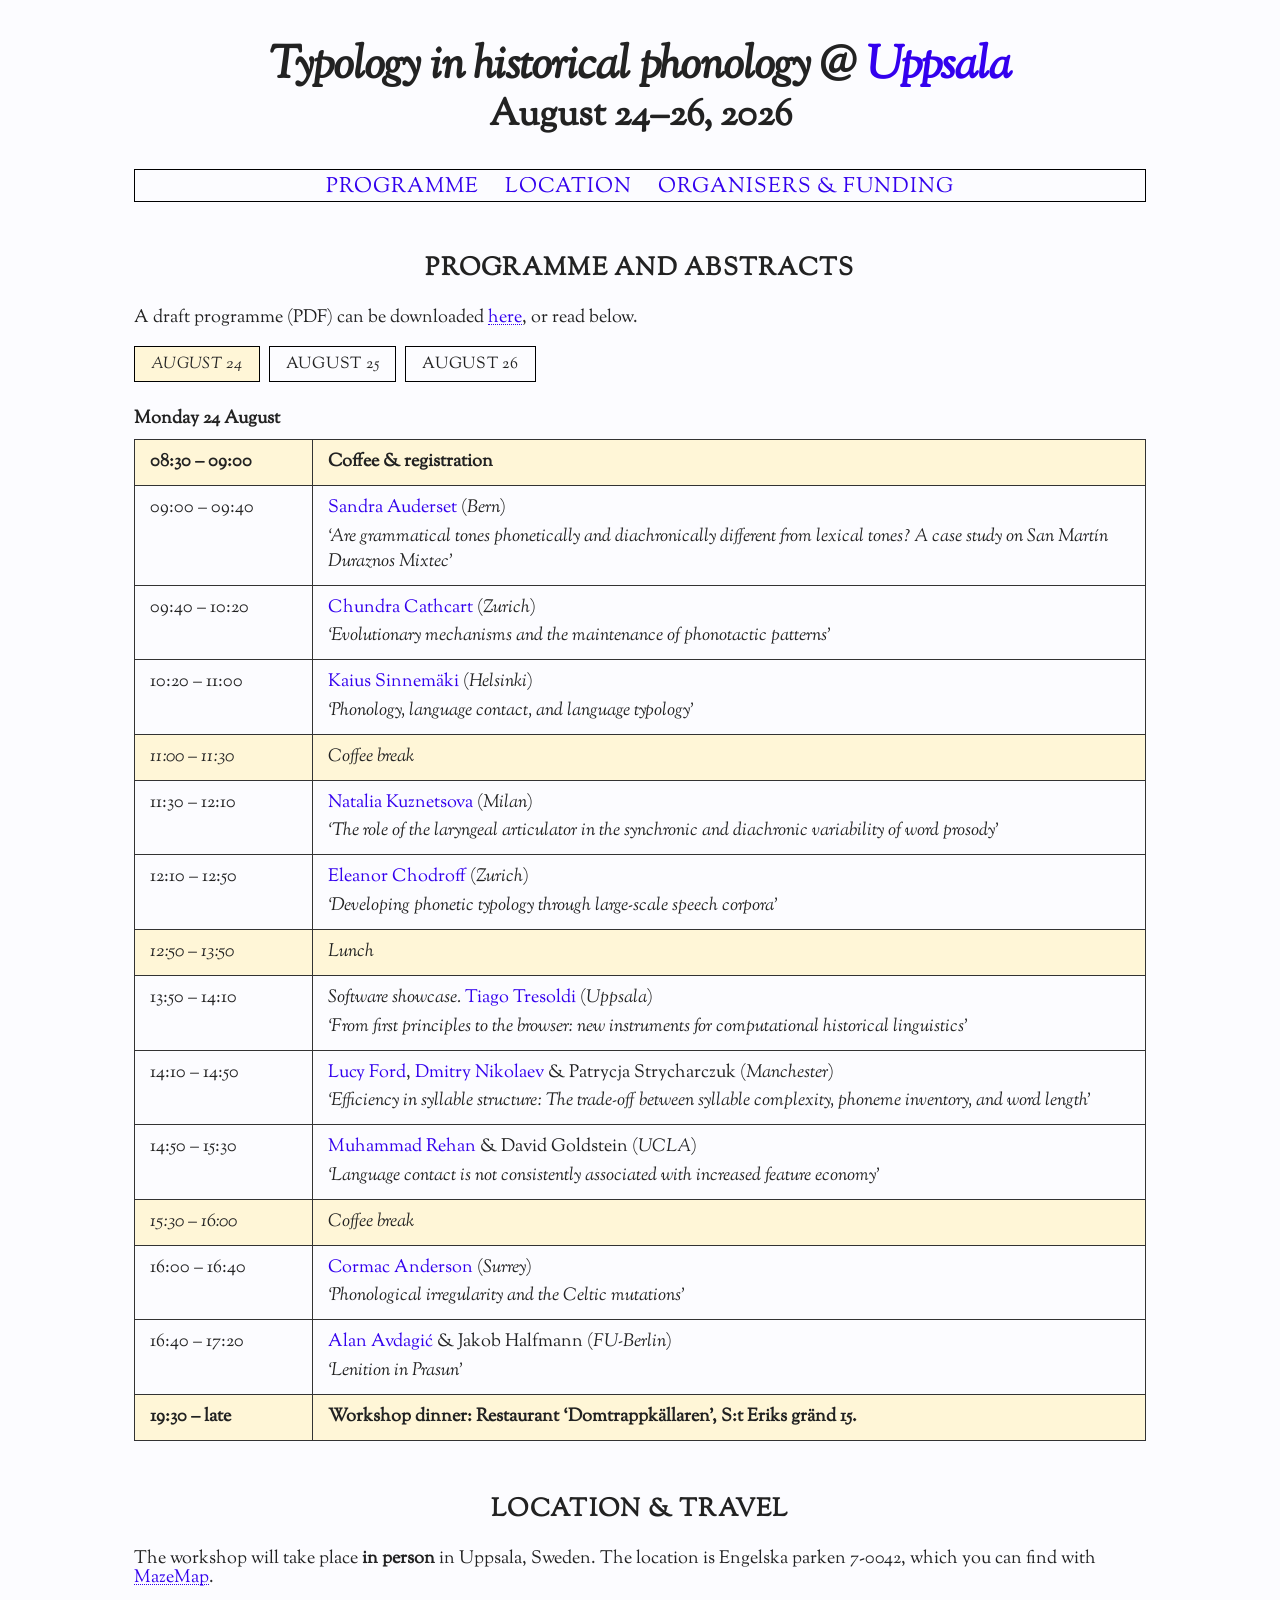
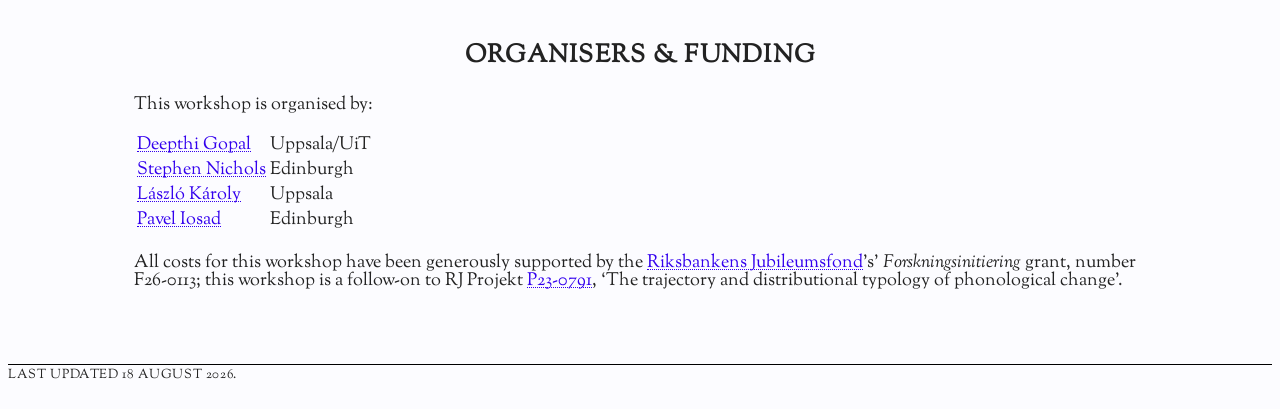
==== index.html @ 9b7db8e1 "website initialisation" ====
<!DOCTYPE html>
<html lang="en">
<head>
	<meta charset="utf-8">
	<meta name="author" content="">
	<meta name="description" content="">
	<meta name="viewport" content="width=device-width, initial-scale=1">
	<title>Typology in historical phonology, Uppsala August 24–26, 2026</title>
	<link rel="stylesheet" href="./assets/main.css">
	<!-- <link href="./assets/favicon.ico" rel="icon"/> -->
	<link href="https://fonts.googleapis.com/css2?family=Sorts+Mill+Goudy:ital,wght@0,400;1,400&display=swap" rel="stylesheet">
</head>
<body class="flex">
	<div id="wrapper">
		<header>
			<h1>
				Typology in historical phonology @ <a>Uppsala</a>
			</h1>
			<h2>August 24–26, 2026</h3>
			<!-- <p id="dek">Conference subtitle or theme statement</p> -->
			<nav>
				<div class="navbar">
					<span class="menu-item"><a href="#programme">programme</a></span>
 				</div>
				<div class="navbar">
					<span class="menu-item"><a href="#location">Location</a></span>
				</div>
				<!-- <div class="navbar">
					<span class="menu-item"><a href="#theme">theme</a></span>
				</div> -->
				<div class="navbar">
					<span class="menu-item"><a href="#organisers">organisers &amp; funding</a></span>
				</div>
			</nav>
		</header>
		<main id="home">
			<!-- <div class="banner">
				<img style="width:100%; display: block;" src="assets/tromso.png" >
			</div> -->
<!-- 
                        <div class="prose">
                                				<p><span class='highlight'><img style="width:1.3em; height:1.3em; vertical-align: baseline; padding:0; margin:0;" src='assets/news_icon.png'> &nbsp;<b>Current news: &nbsp;</b></span><span class='interesting'>See you on Monday!</span></p>
                                                </div> -->

		<section id="programme">
			<h3>Programme and abstracts</h3>
			<div class="prose">
                <p>A draft programme (PDF) can be downloaded <a href="assets/programme_18august.pdf">here</a>, or read below. </p>



	<div class="day-toolbar" role="group" aria-label="Choose a day">
		<button type="button" data-day="day-1" aria-pressed="true">August 24</button>
		<button type="button" data-day="day-2" aria-pressed="false">August 25</button>
		<button type="button" data-day="day-3" aria-pressed="false">August 26</button>
	</div>

	<div class="day" id="day-1">
		<h4 class="day-label">Monday 24 August</h4>
		<table class="programme">
			<tr class="break notice">
				<td class="time">08:30 &ndash; 09:00</td>
				<td>Coffee &amp; registration</td>
			</tr>
			<tr>
				<td class="time">09:00 &ndash; 09:40</td>
				<td><a>Sandra Auderset</a> (<i>Bern</i>)
					<span class="title">‘Are grammatical tones phonetically and diachronically different from lexical tones? A case study on San Martín Duraznos Mixtec’</span></td>
			</tr>
			<tr>
				<td class="time">09:40 &ndash; 10:20</td>
				<td><a>Chundra Cathcart</a> (<i>Zurich</i>)
					<span class="title">‘Evolutionary mechanisms and the maintenance of phonotactic patterns’</span></td>
			</tr>
			<tr>
				<td class="time">10:20 &ndash; 11:00</td>
				<td><a>Kaius Sinnemäki</a> (<i>Helsinki</i>)
					<span class="title">‘Phonology, language contact, and language typology’</span></td>
			</tr>
			<tr class="break">
				<td class="time">11:00 &ndash; 11:30</td>
				<td>Coffee break</td>
			</tr>
			<tr>
				<td class="time">11:30 &ndash; 12:10</td>
				<td><a>Natalia Kuznetsova</a> (<i>Milan</i>)
					<span class="title">‘The role of the laryngeal articulator in the synchronic and diachronic variability of word prosody’</span></td>
			</tr>
			<tr>
				<td class="time">12:10 &ndash; 12:50</td>
				<td><a>Eleanor Chodroff</a> (<i>Zurich</i>)
					<span class="title">‘Developing phonetic typology through large-scale speech corpora’</span></td>
			</tr>
			<tr class="break">
				<td class="time">12:50 &ndash; 13:50</td>
				<td>Lunch</td>
			</tr>
			<tr>
				<td class="time">13:50 &ndash; 14:10</td>
				<td><i>Software showcase.</i> <a>Tiago Tresoldi</a> (<i>Uppsala</i>)
					<span class="title">‘From first principles to the browser: new instruments for computational historical linguistics’</span></td>
			</tr>
			<tr>
				<td class="time">14:10 &ndash; 14:50</td>
				<td><a>Lucy Ford</a>, <a>Dmitry Nikolaev</a> &amp; Patrycja Strycharczuk (<i>Manchester</i>)
					<span class="title">‘Efficiency in syllable structure: The trade-off between syllable complexity, phoneme inventory, and word length’</span></td>
			</tr>
			<tr>
				<td class="time">14:50 &ndash; 15:30</td>
				<td><a>Muhammad Rehan</a> &amp; David Goldstein (<i>UCLA</i>)
					<span class="title">‘Language contact is not consistently associated with increased feature economy’</span></td>
			</tr>
			<tr class="break">
				<td class="time">15:30 &ndash; 16:00</td>
				<td>Coffee break</td>
			</tr>
			<tr>
				<td class="time">16:00 &ndash; 16:40</td>
				<td><a>Cormac Anderson</a> (<i>Surrey</i>)
					<span class="title">‘Phonological irregularity and the Celtic mutations’</span></td>
			</tr>
			<tr>
				<td class="time">16:40 &ndash; 17:20</td>
				<td><a>Alan Avdagić</a> &amp; Jakob Halfmann (<i>FU-Berlin</i>)
					<span class="title">‘Lenition in Prasun’</span></td>
			</tr>
			<tr class="break notice social">
				<td class="time">19:30 &ndash; late</td>
				<td>Workshop dinner: Restaurant ‘Domtrappkällaren’, S:t Eriks gränd 15.</td>
			</tr>
		</table>
	</div>

	<div class="day" id="day-2">
		<h4 class="day-label">Tuesday 25 August</h4>
		<table class="programme">
			<tr class="break notice">
				<td class="time">08:30 &ndash; 09:00</td>
				<td>Coffee available</td>
			</tr>
			<tr>
				<td class="time">09:00 &ndash; 09:40</td>
				<td><a>Patrick Honeybone</a> (<i>Edinburgh</i>)
					<span class="title">‘What is possible in debuccalo-verhauchung? Was there d &gt; h in Chamorro?’</span></td>
			</tr>
			<tr>
				<td class="time">09:40 &ndash; 10:20</td>
				<td><a>Hamza Khwaja</a> (<i>Leiden</i>) &amp; Jeroen van Ravenhorst (<i>HU-Berlin</i>)
					<span class="title">‘The diachrony of Somali l+t sandhi’</span></td>
			</tr>
			<tr>
				<td class="time">10:20 &ndash; 11:00</td>
				<td>Birgit Alber (<i>Bolzano</i>), <a>Eirini Apostolopoulou</a> (<i>Tromsø</i>) &amp; Nick Kalivoda (<i>Högskolan Väst</i>)
					<span class="title">‘Exploring minimality in grammar change’</span></td>
			</tr>
			<tr class="break">
				<td class="time">11:00 &ndash; 11:20</td>
				<td>Coffee break</td>
			</tr>
			<tr>
				<td class="time">11:20 &ndash; 12:10</td>
				<td>Ákos Blaskovics, Beatrix Oszkó &amp; <a>Zsuzsa Várnai</a> (<i>ELTE Budapest</i>)
					<span class="title">‘r-epenthesis in stem-internal geminates: a case study from Old Hungarian’</span></td>
			</tr>
			<tr>
				<td class="time">12:10 &ndash; 12:50</td>
				<td><a>András Cser</a> (<i>PPCU Budapest</i>)
					<span class="title">‘Long round vs. long non-round vowels in Old Hungarian: diachronic and systemic differences’</span></td>
			</tr>
			<tr class="break">
				<td class="time">12:50 &ndash; 13:50</td>
				<td>Lunch</td>
			</tr>
			<tr>
				<td class="time">13:50 &ndash; 14:30</td>
				<td><a>Oscar Billing</a> (<i>Uppsala</i>)
					<span class="title">‘Recovering word-prosody in an extinct language family: The case for stress accent in Luwic’</span></td>
			</tr>
			<tr>
				<td class="time">14:30 &ndash; 15:10</td>
				<td><a>Martin Kümmel</a> (<i>Jena</i>)
					<span class="title">‘On aspiration and length in diachrony’</span></td>
			</tr>
			<tr class="break">
				<td class="time">15:10 &ndash; 15:40</td>
				<td>Coffee break</td>
			</tr>
			<tr>
				<td class="time">15:40 &ndash; 16:20</td>
				<td><a>Fae Hicks</a> (<i>Edinburgh</i>)
					<span class="title">‘Naturalness is history’</span></td>
			</tr>
			<tr>
				<td class="time">16:20 &ndash; 17:00</td>
				<td><a>Adam McCollum</a> (<i>Rutgers</i>)
					<span class="title">‘The degree and extent of neutralization in Kazakh rounding harmony’</span></td>
			</tr>
			<tr>
				<td class="time">17:00 &ndash; 17:40</td>
				<td><a>Deepthi Gopal</a> (<i>Uppsala/Tromsø</i>), <a>Stephen Nichols</a> (<i>Edinburgh</i>), <a>László Károly</a> (<i>Uppsala</i>) &amp; <a>Pavel Iosad</a> (<i>Edinburgh</i>)
					<span class="title">‘Initial conditions in phonological change’</span></td>
			</tr>
		</table>
	</div>

	<div class="day" id="day-3">
		<h4 class="day-label">Wednesday 26 August</h4>
		<table class="programme">
			<tr class="break notice">
				<td class="time">08:30 &ndash; 09:00</td>
				<td>Coffee available</td>
			</tr>
			<tr>
				<td class="time">09:00 &ndash; 09:40</td>
				<td><a>Cerys Hughes</a> (<i>Surrey</i>)
					<span class="title">‘Formalizing the interface between category learning and phonetics generates further predictions for explaining nasal vowel typology’</span></td>
			</tr>
			<tr>
				<td class="time">09:40 &ndash; 10:20</td>
				<td><a>Gloria Lee</a> (<i>Washington</i>)
					<span class="title">‘Toward explaining typologically rare strengthening: evidence from Loushao Xiang Chinese’</span></td>
			</tr>
			<tr>
				<td class="time">10:20 &ndash; 11:00</td>
				<td><a>Dibyajyoti Jana</a> (<i>Uppsala</i>)
					<span class="title">‘Phylogeny by sound changes: South-Central Tibeto-Burman’</span></td>
			</tr>
		</table>
	</div>

</div>
			
		<script>
			(function () {
				var toolbar = document.querySelector('.day-toolbar');
				if (!toolbar) return;
				var buttons = Array.prototype.slice.call(toolbar.querySelectorAll('button[data-day]'));
				if (!buttons.length) return;
			
				// Only hide days once we know scripting works.
				document.body.classList.add('js-tabs');
			
				function show(id) {
					buttons.forEach(function (button) {
						var chosen = button.dataset.day === id;
						button.setAttribute('aria-pressed', chosen ? 'true' : 'false');
						var day = document.getElementById(button.dataset.day);
						if (day) day.hidden = !chosen;
					});
					if (history.replaceState) history.replaceState(null, '', '#' + id);
				}
			
				toolbar.addEventListener('click', function (event) {
					var button = event.target.closest('button[data-day]');
					if (button) show(button.dataset.day);
				});
			
				// Arrow keys move between days.
				toolbar.addEventListener('keydown', function (event) {
					var step = event.key === 'ArrowRight' ? 1 : event.key === 'ArrowLeft' ? -1 : 0;
					if (!step) return;
					var index = buttons.indexOf(document.activeElement);
					if (index < 0) return;
					event.preventDefault();
					var next = buttons[(index + step + buttons.length) % buttons.length];
					next.focus();
					show(next.dataset.day);
				});
			
				// Deep links like #day-2 open on that day.
				var wanted = buttons.some(function (b) { return '#' + b.dataset.day === location.hash; })
					? location.hash.slice(1)
					: buttons[0].dataset.day;
				show(wanted);
			}());
			</script>
		</section>
		
		<section id="location">
			<h3>Location & travel</h3>
			<div class="prose">
				<p>The workshop will take place <b>in person</b> in Uppsala, Sweden. The location is Engelska parken 7-0042, which you can find with <a href="https://link.mazemap.com/y1EWUuvM">MazeMap</a>.</p>
			</div>
		</section>

		<!-- <section id="theme">
			<h3>Theme</h3>
			<div class="prose">

				<p>It is widely known that certain contrasts, alternations, and sound changes recur, while others are vanishingly rare or altogether unattested; yet answers as to ‘why’ are not always forthcoming. Explaining these asymmetries in distribution falls awkwardly across the boundaries of research communities whose efforts have not, traditionally, been well coordinated: phoneticians, theoretical phonologists, typologists, philologists, and historical linguists all have something essential to contribute to this area, but the study of cross-linguistic phonological distributions has not consolidated into a coherent enterprise, and the fields in question have long been rather separate in traditions, methodologies, and stated goals. The consequences of this fragmentation are often clearly recognised by practitioners in these fields (see e.g. Hyman 2008; Plank 2018; Iosad 2025), but have rarely been addressed systematically. Progress in this area bears on a long-standing and unresolved tension in phonological theory: to what extent is phonological typology the product of synchronic, system-internal pressures, and to what extent is it the accumulated residue of diachronic processes? 
				</p>
                <p>
				This workshop is therefore aimed at:
                <ol>
<li>discussing the relative roles of synchronic pressures and diachronic change in explaining phonological typology;</li>
<li> bringing into dialogue researchers who work on deeply related questions but publish in largely separate literatures, and who would perhaps otherwise not interact; and;</li>
<li>establishing a shared research agenda and identifying the most productive directions for future work at the intersection of these field.</li></ol> </p>
			</div> -->
		
		<section id="organisers">
    <h3>Organisers &amp; funding</h3>
    <div class="prose">
		<p>This workshop is organised by:</p>
        <table class="organiser-list">
            <tr><td><a href="http://deepthigop.al">Deepthi Gopal</a></td>
            <td>Uppsala/UiT</td></tr>
            
            <tr><td><a href="https://www.stephen-nichols.me/">Stephen Nichols</a></td>
            <td>Edinburgh</td></tr>
            
           <tr><td><a href="https://www.uu.se/en/contact-and-organisation/staff?query=N16-521">László Károly</a></td>
            <td>Uppsala</td></tr>

            <tr><td><a href="https://www.anghyflawn.net/">Pavel Iosad</a></td>
            <td>Edinburgh</td></tr>
		</table>
		<p>All costs for this workshop have been generously supported by the <a href="rj.se">Riksbankens Jubileumsfond</a>'s' <i>Forskningsinitiering</i> grant, number F26-0113; this workshop is a follow-on to RJ Projekt <a href="https://www.rj.se/bidrag/2023/den-fonologiska-forandringens-utveckling-och-distribution/">P23-0791</a>, ‘The trajectory and distributional typology of phonological change’.</p>
    </div>
</section>
				</main>
		<footer>
            Last updated 18 August 2026.
		</footer>
	</div>
</body>
</html>
---- assets/main.css ----
body {font-size: 100%;}

h1 {font-size: 2.5em;line-height: 1.25;letter-spacing:-.02em;font-style: italic;margin-bottom:0em;font-weight: bold;}
h2 {font-family:'Sorts Mill Goudy',serif;font-size: 2em;margin-top:0em;line-height: 1.15384615;text-align:center;}
h3 {font-size: 1.375em;line-height: 1.13636364; margin-top:1em;text-transform:uppercase;letter-spacing:.05em;text-align:center;}
h4, nav{font-size: 1.125em;text-align:center;}

.highlight {
font-size:1.2em;
padding-bottom:0.1em;padding-top:0.1em;
text-transform:uppercase;
letter-spacing:.05em
}

ol{    margin-left:10%;
    margin-right:10%;
  line-height:1.2;}

.interesting {
font-size:1.2em;
font-family:'Sorts Mill Goudy',sans-serif;
background-color: #fff6d7;
}

.alert {
padding: 0.5em;
font-size:1.2em;
font-family:'Sorts Mill Goudy',sans-serif;
background-color: #fff6d7;
}

html{color:#222;font-size:1.15em;line-height:1;font-family:'Sorts Mill Goudy',serif; background-color: #fcfcff;}

.flex{display:flex;align-items:center;justify-content:center;padding-bottom:1em;padding-top:2em; }

#wrapper{width:70em;
  padding-right:0;}

nav{
    border:thin solid #000;
    padding-bottom:.125em;
    width: 80%;
	margin-left: auto;
	margin-right: auto;
	box-sizing: border-box;
  }

footer{
  border-top:thin solid #000;
  text-align:left;
  font-size:.7em;
  letter-spacing:0.05em;
  padding-top:0.33em }

a{
  text-decoration: none;
  color:#3300EE;
  transition: color 0.7s;
}
a:hover{color:#7744ff }

.prose a{
  display: inline-block;
  position: relative;
}

.prose a::after {
  content: '';
  position: absolute;
  left: 0;
  display: inline-block;
  height: 0.65em;
  width: 100%;
  border-bottom: thin dotted;
  margin-top: 3px;
}

#dek{
    font-size: 1.2em;
    letter-spacing:.1em;
    font-family:'Sorts Mill Goudy',sans-serif;
    text-transform:uppercase;
    margin-top:.33em;
    width:100%;
  }

footer,nav{font-family:'Sorts Mill Goudy',sans-serif;text-transform:uppercase;letter-spacing:.05em }

footer,nav{margin-top:0 }

td{padding-bottom:0.2em;}

header{
  margin-top:-2em;
  margin-bottom:-9em;
  padding:0;
  text-align:center;
}

main{padding-top:10.5em;width:100%;padding-bottom:1em;}

.banner {
    width: 100%;
    border:thin solid #000;
    padding:0;
    margin:0;
}

.prose {
    margin-top:1em;
    margin-bottom:3em;
    margin-left:10%;
    margin-right:10%;
    /* text-align: justify; */
}

/* navbar */

.navbar {
    display: inline-block;
    overflow: hidden;
    vertical-align: bottom;
    margin-top:0.3em;
    margin-bottom:0.05em;
}

.navbar .menu-item {
    padding: 2px 0px;
    margin-left:0.5em;
    margin-right:0.5em;
    font-size: 1em;
    text-transform:uppercase;
    letter-spacing:0.05em;
    font-family: inherit;
    vertical-align: bottom;
    transition: color 0.7s;
}

.navbar:hover a{
      background-color: #fff6d7;
}

@media screen and (max-width: 45em) {
  .navbar{display: block;}
}

/* Programme! */

/* -- Day toolbar ------------------------------------------- */

.day-toolbar { display: none; margin: 0 0 1.5em 0; }
.js-tabs .day-toolbar { display: flex; flex-wrap: wrap; gap: 0.5em; }

.day-toolbar button {
	font-family: 'Sorts Mill Goudy', serif;
	font-size: 0.85em;
	text-transform: uppercase;
	letter-spacing: 0.05em;
	padding: 0.4em 1em;
	color: #222;
	background-color: transparent;
	border: thin solid #000;
	cursor: pointer;
	transition: background-color 0.3s, color 0.3s;
}
.day-toolbar button:hover { color: #3300EE; }
.day-toolbar button[aria-pressed="true"] {
	background-color: #fff6d7;
	font-style: italic;
}

/* -- Day label --------------------------------------------- */

.day + .day { margin-top: 2.5em; }
.js-tabs .day + .day { margin-top: 0; }

h4.day-label {
	text-align: left;
	font-size: 1em;
	font-weight: bold;
	margin: 0 0 0.6em 0;
}

/* -- The grid ---------------------------------------------- */

.prose table.programme a::after { content: none; }

table.programme {
	border-collapse: collapse;
	width: 100%;
	line-height: 1.35;
	border: thin solid #333;
}

table.programme td {
	vertical-align: baseline;
	padding: 0.55em 0.8em;
	border-top: thin solid #333;
}
table.programme tr:first-child td { border-top: none; }

table.programme td.time {
	width: 8em;
	white-space: nowrap;
	font-variant-numeric: tabular-nums;
	border-right: thin solid #333;
}

table.programme .title {
	display: block;
	margin-top: 0.2em;
	font-style: italic;
}

/* -- Breaks ------------------------------------------------ */

table.programme tr.break td {
	background-color: #fff6d7;
	font-style: italic;
}
table.programme tr.notice td { font-style: normal; font-weight: bold; }

/* -- Small screens ----------------------------------------- */

@media screen and (max-width: 45em) {
	table.programme td, table.programme td.time {
		display: block;
		width: auto;
		border-right: none;
	}
	table.programme td.time { padding-bottom: 0; border-top: thin solid #333; }
	table.programme td:nth-child(2) { border-top: none; padding-top: 0.15em; }
	table.programme tr:first-child td.time { border-top: none; }
}
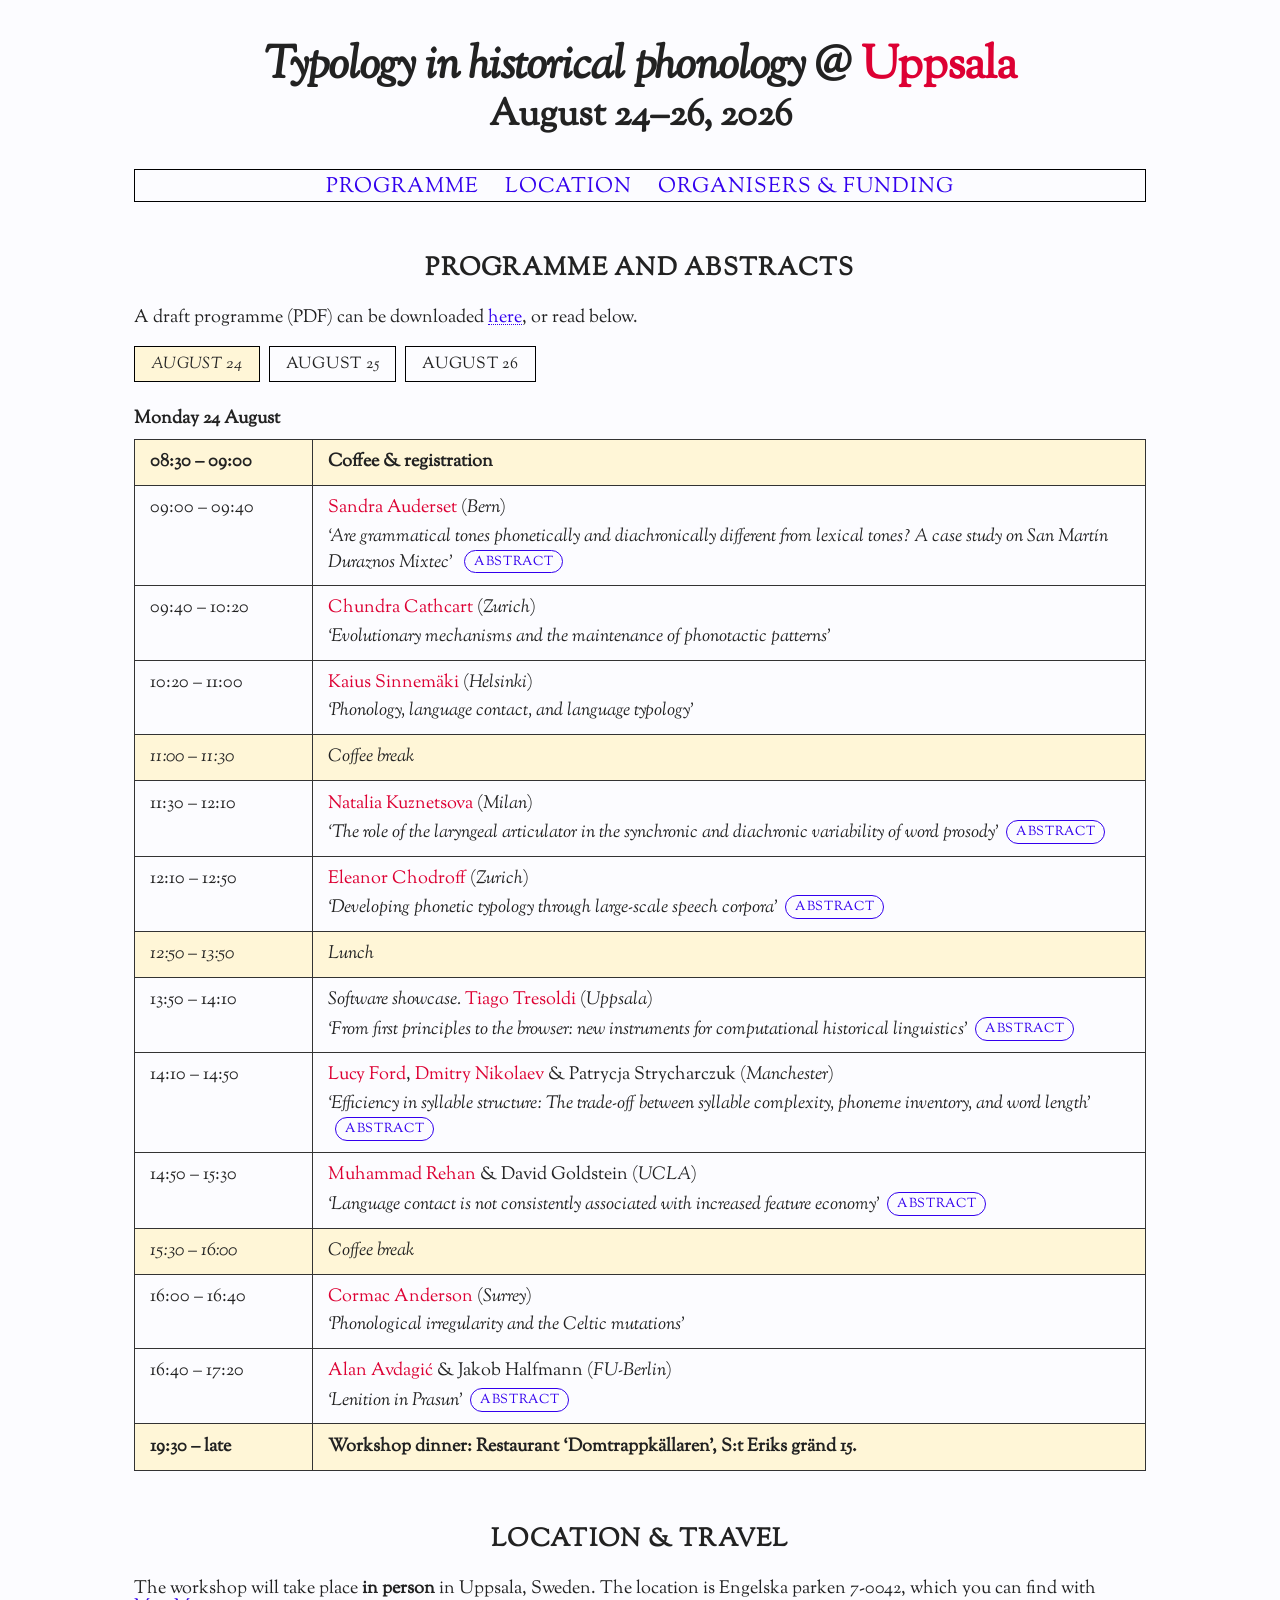
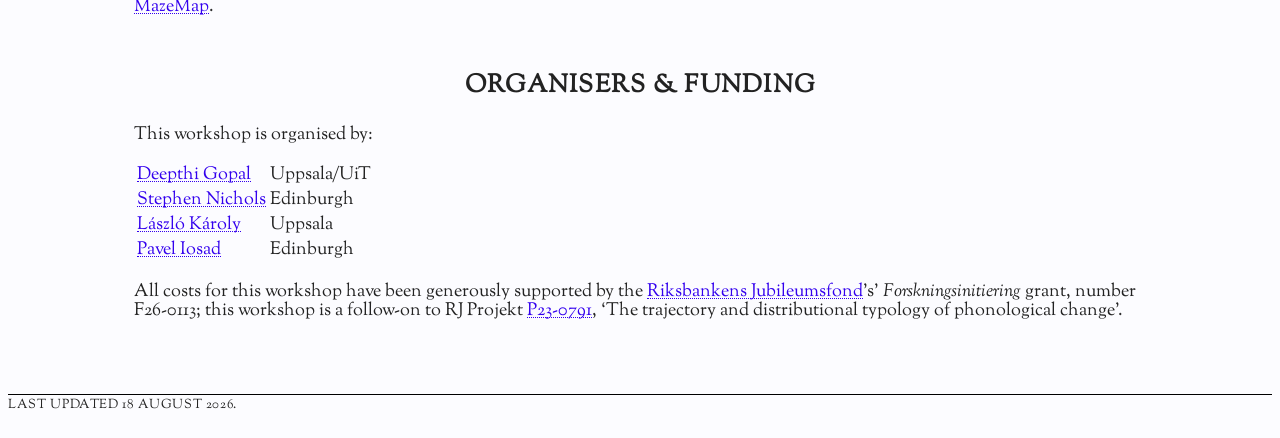
==== commit efed6b9f: "formatting abstracts" ====
--- a/index.html
+++ b/index.html
@@ -14,7 +14,7 @@
 	<div id="wrapper">
 		<header>
 			<h1>
-				Typology in historical phonology @ <a>Uppsala</a>
+				Typology in historical phonology @ <span class="presenter">Uppsala</span>
 			</h1>
 			<h2>August 24–26, 2026</h3>
 			<!-- <p id="dek">Conference subtitle or theme statement</p> -->
@@ -64,17 +64,17 @@
 			</tr>
 			<tr>
 				<td class="time">09:00 &ndash; 09:40</td>
-				<td><a>Sandra Auderset</a> (<i>Bern</i>)
-					<span class="title">‘Are grammatical tones phonetically and diachronically different from lexical tones? A case study on San Martín Duraznos Mixtec’</span></td>
+				<td><span class="presenter">Sandra Auderset</span> (<i>Bern</i>)
+					<span class="title">‘Are grammatical tones phonetically and diachronically different from lexical tones? A case study on San Martín Duraznos Mixtec’ <span class="abstract"><a href="./abstracts/Auderset.pdf">abstract</a></span></span></td>
 			</tr>
 			<tr>
 				<td class="time">09:40 &ndash; 10:20</td>
-				<td><a>Chundra Cathcart</a> (<i>Zurich</i>)
+				<td><span class="presenter">Chundra Cathcart</span> (<i>Zurich</i>)
 					<span class="title">‘Evolutionary mechanisms and the maintenance of phonotactic patterns’</span></td>
 			</tr>
 			<tr>
 				<td class="time">10:20 &ndash; 11:00</td>
-				<td><a>Kaius Sinnemäki</a> (<i>Helsinki</i>)
+				<td><span class="presenter">Kaius Sinnemäki</span> (<i>Helsinki</i>)
 					<span class="title">‘Phonology, language contact, and language typology’</span></td>
 			</tr>
 			<tr class="break">
@@ -83,13 +83,13 @@
 			</tr>
 			<tr>
 				<td class="time">11:30 &ndash; 12:10</td>
-				<td><a>Natalia Kuznetsova</a> (<i>Milan</i>)
-					<span class="title">‘The role of the laryngeal articulator in the synchronic and diachronic variability of word prosody’</span></td>
+				<td><span class="presenter">Natalia Kuznetsova</span> (<i>Milan</i>)
+					<span class="title">‘The role of the laryngeal articulator in the synchronic and diachronic variability of word prosody’<span class="abstract"><a href="./abstracts/Kuznetsova.pdf">abstract</a></span></span></td>
 			</tr>
 			<tr>
 				<td class="time">12:10 &ndash; 12:50</td>
-				<td><a>Eleanor Chodroff</a> (<i>Zurich</i>)
-					<span class="title">‘Developing phonetic typology through large-scale speech corpora’</span></td>
+				<td><span class="presenter">Eleanor Chodroff</span> (<i>Zurich</i>)
+					<span class="title">‘Developing phonetic typology through large-scale speech corpora’<span class="abstract"><a href="./abstracts/Chodroff.pdf">abstract</a></span></span></td>
 			</tr>
 			<tr class="break">
 				<td class="time">12:50 &ndash; 13:50</td>
@@ -97,18 +97,18 @@
 			</tr>
 			<tr>
 				<td class="time">13:50 &ndash; 14:10</td>
-				<td><i>Software showcase.</i> <a>Tiago Tresoldi</a> (<i>Uppsala</i>)
-					<span class="title">‘From first principles to the browser: new instruments for computational historical linguistics’</span></td>
+				<td><i>Software showcase.</i> <span class="presenter">Tiago Tresoldi</span> (<i>Uppsala</i>)
+					<span class="title">‘From first principles to the browser: new instruments for computational historical linguistics’<span class="abstract"><a href="./abstracts/Tresoldi.pdf">abstract</a></span></span></td>
 			</tr>
 			<tr>
 				<td class="time">14:10 &ndash; 14:50</td>
-				<td><a>Lucy Ford</a>, <a>Dmitry Nikolaev</a> &amp; Patrycja Strycharczuk (<i>Manchester</i>)
-					<span class="title">‘Efficiency in syllable structure: The trade-off between syllable complexity, phoneme inventory, and word length’</span></td>
+				<td><span class="presenter">Lucy Ford</span>, <span class="presenter">Dmitry Nikolaev</span> &amp; Patrycja Strycharczuk (<i>Manchester</i>)
+					<span class="title">‘Efficiency in syllable structure: The trade-off between syllable complexity, phoneme inventory, and word length’<span class="abstract"><a href="./abstracts/Ford_Nikolaev_Strycharczuk.pdf">abstract</a></span></span></td>
 			</tr>
 			<tr>
 				<td class="time">14:50 &ndash; 15:30</td>
-				<td><a>Muhammad Rehan</a> &amp; David Goldstein (<i>UCLA</i>)
-					<span class="title">‘Language contact is not consistently associated with increased feature economy’</span></td>
+				<td><span class="presenter">Muhammad Rehan</span> &amp; David Goldstein (<i>UCLA</i>)
+					<span class="title">‘Language contact is not consistently associated with increased feature economy’<span class="abstract"><a href="./abstracts/Rehan_Goldstein.pdf">abstract</a></span></span></td>
 			</tr>
 			<tr class="break">
 				<td class="time">15:30 &ndash; 16:00</td>
@@ -116,13 +116,13 @@
 			</tr>
 			<tr>
 				<td class="time">16:00 &ndash; 16:40</td>
-				<td><a>Cormac Anderson</a> (<i>Surrey</i>)
+				<td><span class="presenter">Cormac Anderson</span> (<i>Surrey</i>)
 					<span class="title">‘Phonological irregularity and the Celtic mutations’</span></td>
 			</tr>
 			<tr>
 				<td class="time">16:40 &ndash; 17:20</td>
-				<td><a>Alan Avdagić</a> &amp; Jakob Halfmann (<i>FU-Berlin</i>)
-					<span class="title">‘Lenition in Prasun’</span></td>
+				<td><span class="presenter">Alan Avdagić</span> &amp; Jakob Halfmann (<i>FU-Berlin</i>)
+					<span class="title">‘Lenition in Prasun’<span class="abstract"><a href="./abstracts/Avdagic_Halfmann.pdf">abstract</a></span></span></td>
 			</tr>
 			<tr class="break notice social">
 				<td class="time">19:30 &ndash; late</td>
@@ -140,18 +140,18 @@
 			</tr>
 			<tr>
 				<td class="time">09:00 &ndash; 09:40</td>
-				<td><a>Patrick Honeybone</a> (<i>Edinburgh</i>)
-					<span class="title">‘What is possible in debuccalo-verhauchung? Was there d &gt; h in Chamorro?’</span></td>
+				<td><span class="presenter">Patrick Honeybone</span> (<i>Edinburgh</i>)
+					<span class="title">‘What is possible in debuccalo-verhauchung? Was there d &gt; h in Chamorro?’<span class="abstract"><a href="./abstracts/Honeybone.pdf">abstract</a></span></span></td>
 			</tr>
 			<tr>
 				<td class="time">09:40 &ndash; 10:20</td>
-				<td><a>Hamza Khwaja</a> (<i>Leiden</i>) &amp; Jeroen van Ravenhorst (<i>HU-Berlin</i>)
+				<td><span class="presenter">Hamza Khwaja</span> (<i>Leiden</i>) &amp; Jeroen van Ravenhorst (<i>HU-Berlin</i>)
 					<span class="title">‘The diachrony of Somali l+t sandhi’</span></td>
 			</tr>
 			<tr>
 				<td class="time">10:20 &ndash; 11:00</td>
-				<td>Birgit Alber (<i>Bolzano</i>), <a>Eirini Apostolopoulou</a> (<i>Tromsø</i>) &amp; Nick Kalivoda (<i>Högskolan Väst</i>)
-					<span class="title">‘Exploring minimality in grammar change’</span></td>
+				<td>Birgit Alber (<i>Bolzano</i>), <span class="presenter">Eirini Apostolopoulou</span> (<i>Tromsø</i>) &amp; Nick Kalivoda (<i>Högskolan Väst</i>)
+					<span class="title">‘Exploring minimality in grammar change’<span class="abstract"><a href="./abstracts/Alber_Apostolopoulou_Kalivoda.pdf">abstract</a></span></span></td>
 			</tr>
 			<tr class="break">
 				<td class="time">11:00 &ndash; 11:20</td>
@@ -159,13 +159,13 @@
 			</tr>
 			<tr>
 				<td class="time">11:20 &ndash; 12:10</td>
-				<td>Ákos Blaskovics, Beatrix Oszkó &amp; <a>Zsuzsa Várnai</a> (<i>ELTE Budapest</i>)
-					<span class="title">‘r-epenthesis in stem-internal geminates: a case study from Old Hungarian’</span></td>
+				<td>Ákos Blaskovics, Beatrix Oszkó &amp; <span class="presenter">Zsuzsa Várnai</span> (<i>ELTE Budapest</i>)
+					<span class="title">‘r-epenthesis in stem-internal geminates: a case study from Old Hungarian’<span class="abstract"><a href="./abstracts/Blaskovics_Oszko_Varnai.pdf">abstract</a></span></span></td>
 			</tr>
 			<tr>
 				<td class="time">12:10 &ndash; 12:50</td>
-				<td><a>András Cser</a> (<i>PPCU Budapest</i>)
-					<span class="title">‘Long round vs. long non-round vowels in Old Hungarian: diachronic and systemic differences’</span></td>
+				<td><span class="presenter">András Cser</span> (<i>PPCU Budapest</i>)
+					<span class="title">‘Long round vs. long non-round vowels in Old Hungarian: diachronic and systemic differences’<span class="abstract"><a href="./abstracts/Cser.pdf">abstract</a></span></span></td>
 			</tr>
 			<tr class="break">
 				<td class="time">12:50 &ndash; 13:50</td>
@@ -173,13 +173,13 @@
 			</tr>
 			<tr>
 				<td class="time">13:50 &ndash; 14:30</td>
-				<td><a>Oscar Billing</a> (<i>Uppsala</i>)
-					<span class="title">‘Recovering word-prosody in an extinct language family: The case for stress accent in Luwic’</span></td>
+				<td><span class="presenter">Oscar Billing</span> (<i>Uppsala</i>)
+					<span class="title">‘Recovering word-prosody in an extinct language family: The case for stress accent in Luwic’<span class="abstract"><a href="./abstracts/Billing.pdf">abstract</a></span></span></td>
 			</tr>
 			<tr>
 				<td class="time">14:30 &ndash; 15:10</td>
-				<td><a>Martin Kümmel</a> (<i>Jena</i>)
-					<span class="title">‘On aspiration and length in diachrony’</span></td>
+				<td><span class="presenter">Martin Kümmel</span> (<i>Jena</i>)
+					<span class="title">‘On aspiration and length in diachrony’<span class="abstract"><a href="./abstracts/Kuemmel.pdf">abstract</a></span></span></td>
 			</tr>
 			<tr class="break">
 				<td class="time">15:10 &ndash; 15:40</td>
@@ -187,17 +187,17 @@
 			</tr>
 			<tr>
 				<td class="time">15:40 &ndash; 16:20</td>
-				<td><a>Fae Hicks</a> (<i>Edinburgh</i>)
-					<span class="title">‘Naturalness is history’</span></td>
+				<td><span class="presenter">Fae Hicks</span> (<i>Edinburgh</i>)
+					<span class="title">‘Naturalness is history’<span class="abstract"><a href="./abstracts/Hicks.pdf">abstract</a></span></span></td>
 			</tr>
 			<tr>
 				<td class="time">16:20 &ndash; 17:00</td>
-				<td><a>Adam McCollum</a> (<i>Rutgers</i>)
+				<td><span class="presenter">Adam McCollum</span> (<i>Rutgers</i>)
 					<span class="title">‘The degree and extent of neutralization in Kazakh rounding harmony’</span></td>
 			</tr>
 			<tr>
 				<td class="time">17:00 &ndash; 17:40</td>
-				<td><a>Deepthi Gopal</a> (<i>Uppsala/Tromsø</i>), <a>Stephen Nichols</a> (<i>Edinburgh</i>), <a>László Károly</a> (<i>Uppsala</i>) &amp; <a>Pavel Iosad</a> (<i>Edinburgh</i>)
+				<td><span class="presenter">Deepthi Gopal</span> (<i>Uppsala/Tromsø</i>), <span class="presenter">Stephen Nichols</span> (<i>Edinburgh</i>), <span class="presenter">László Károly</span> (<i>Uppsala</i>) &amp; <span class="presenter">Pavel Iosad</span> (<i>Edinburgh</i>)
 					<span class="title">‘Initial conditions in phonological change’</span></td>
 			</tr>
 		</table>
@@ -212,68 +212,54 @@
 			</tr>
 			<tr>
 				<td class="time">09:00 &ndash; 09:40</td>
-				<td><a>Cerys Hughes</a> (<i>Surrey</i>)
-					<span class="title">‘Formalizing the interface between category learning and phonetics generates further predictions for explaining nasal vowel typology’</span></td>
+				<td><span class="presenter">Cerys Hughes</span> (<i>Surrey</i>)
+					<span class="title">‘Formalizing the interface between category learning and phonetics generates further predictions for explaining nasal vowel typology’<span class="abstract"><a href="./abstracts/Hughes.pdf">abstract</a></span></span></td>
 			</tr>
 			<tr>
 				<td class="time">09:40 &ndash; 10:20</td>
-				<td><a>Gloria Lee</a> (<i>Washington</i>)
-					<span class="title">‘Toward explaining typologically rare strengthening: evidence from Loushao Xiang Chinese’</span></td>
+				<td><span class="presenter">Gloria Lee</span> (<i>Washington</i>)
+					<span class="title">‘Toward explaining typologically rare strengthening: evidence from Loushao Xiang Chinese’<span class="abstract"><a href="./abstracts/Lee.pdf">abstract</a></span></span></td>
 			</tr>
 			<tr>
 				<td class="time">10:20 &ndash; 11:00</td>
-				<td><a>Dibyajyoti Jana</a> (<i>Uppsala</i>)
-					<span class="title">‘Phylogeny by sound changes: South-Central Tibeto-Burman’</span></td>
+				<td><span class="presenter">Dibyajyoti Jana</span> (<i>Uppsala</i>)
+					<span class="title">‘Phylogeny by sound changes: South-Central Tibeto-Burman’<span class="abstract"><a href="./abstracts/Jana.pdf">abstract</a></span></span></td>
 			</tr>
 		</table>
 	</div>
 
 </div>
-			
-		<script>
-			(function () {
-				var toolbar = document.querySelector('.day-toolbar');
-				if (!toolbar) return;
-				var buttons = Array.prototype.slice.call(toolbar.querySelectorAll('button[data-day]'));
-				if (!buttons.length) return;
-			
-				// Only hide days once we know scripting works.
-				document.body.classList.add('js-tabs');
-			
-				function show(id) {
-					buttons.forEach(function (button) {
-						var chosen = button.dataset.day === id;
-						button.setAttribute('aria-pressed', chosen ? 'true' : 'false');
-						var day = document.getElementById(button.dataset.day);
-						if (day) day.hidden = !chosen;
-					});
-					if (history.replaceState) history.replaceState(null, '', '#' + id);
-				}
-			
-				toolbar.addEventListener('click', function (event) {
-					var button = event.target.closest('button[data-day]');
-					if (button) show(button.dataset.day);
-				});
-			
-				// Arrow keys move between days.
-				toolbar.addEventListener('keydown', function (event) {
-					var step = event.key === 'ArrowRight' ? 1 : event.key === 'ArrowLeft' ? -1 : 0;
-					if (!step) return;
-					var index = buttons.indexOf(document.activeElement);
-					if (index < 0) return;
-					event.preventDefault();
-					var next = buttons[(index + step + buttons.length) % buttons.length];
-					next.focus();
-					show(next.dataset.day);
-				});
-			
-				// Deep links like #day-2 open on that day.
-				var wanted = buttons.some(function (b) { return '#' + b.dataset.day === location.hash; })
-					? location.hash.slice(1)
-					: buttons[0].dataset.day;
-				show(wanted);
-			}());
-			</script>
+<script>
+	(function () {
+		var toolbar = document.querySelector('.day-toolbar');
+		if (!toolbar) return;
+		var buttons = Array.prototype.slice.call(toolbar.querySelectorAll('button[data-day]'));
+		if (!buttons.length) return;
+	
+		document.body.classList.add('js-tabs');
+	
+		function show(id, fromClick) {
+			buttons.forEach(function (button) {
+				var chosen = button.dataset.day === id;
+				button.setAttribute('aria-pressed', chosen ? 'true' : 'false');
+				var day = document.getElementById(button.dataset.day);
+				if (day) day.hidden = !chosen;
+			});
+			// Only touch the URL when the reader actually picked a day.
+			if (fromClick && history.replaceState) history.replaceState(null, '', '#' + id);
+		}
+	
+		toolbar.addEventListener('click', function (event) {
+			var button = event.target.closest('button[data-day]');
+			if (button) show(button.dataset.day, true);
+		});
+	
+		var wanted = buttons.some(function (b) { return '#' + b.dataset.day === location.hash; })
+			? location.hash.slice(1)
+			: buttons[0].dataset.day;
+		show(wanted);
+	}());
+	</script>
 		</section>
 		
 		<section id="location">
--- a/assets/main.css
+++ b/assets/main.css
@@ -145,6 +145,27 @@
 }
 
 /* Programme! */
+
+.presenter {
+	color: #DD0033;
+	font-style: normal;
+}
+
+.abstract { white-space: nowrap; margin-left: 0.4em; }
+
+.abstract a {
+	display: inline-block;
+	font-size: 0.7em;
+	font-style: normal;
+	text-transform: uppercase;
+	letter-spacing: 0.05em;
+	line-height: 1;
+	padding: 0.4em 0.7em 0.3em;
+	border: thin solid currentColor;
+	border-radius: 1em;
+	vertical-align: 0.12em;
+}
+.abstract a:hover { background-color: #fff6d7; }
 
 /* -- Day toolbar ------------------------------------------- */
 
@@ -231,4 +252,4 @@
 	table.programme td.time { padding-bottom: 0; border-top: thin solid #333; }
 	table.programme td:nth-child(2) { border-top: none; padding-top: 0.15em; }
 	table.programme tr:first-child td.time { border-top: none; }
-}+}
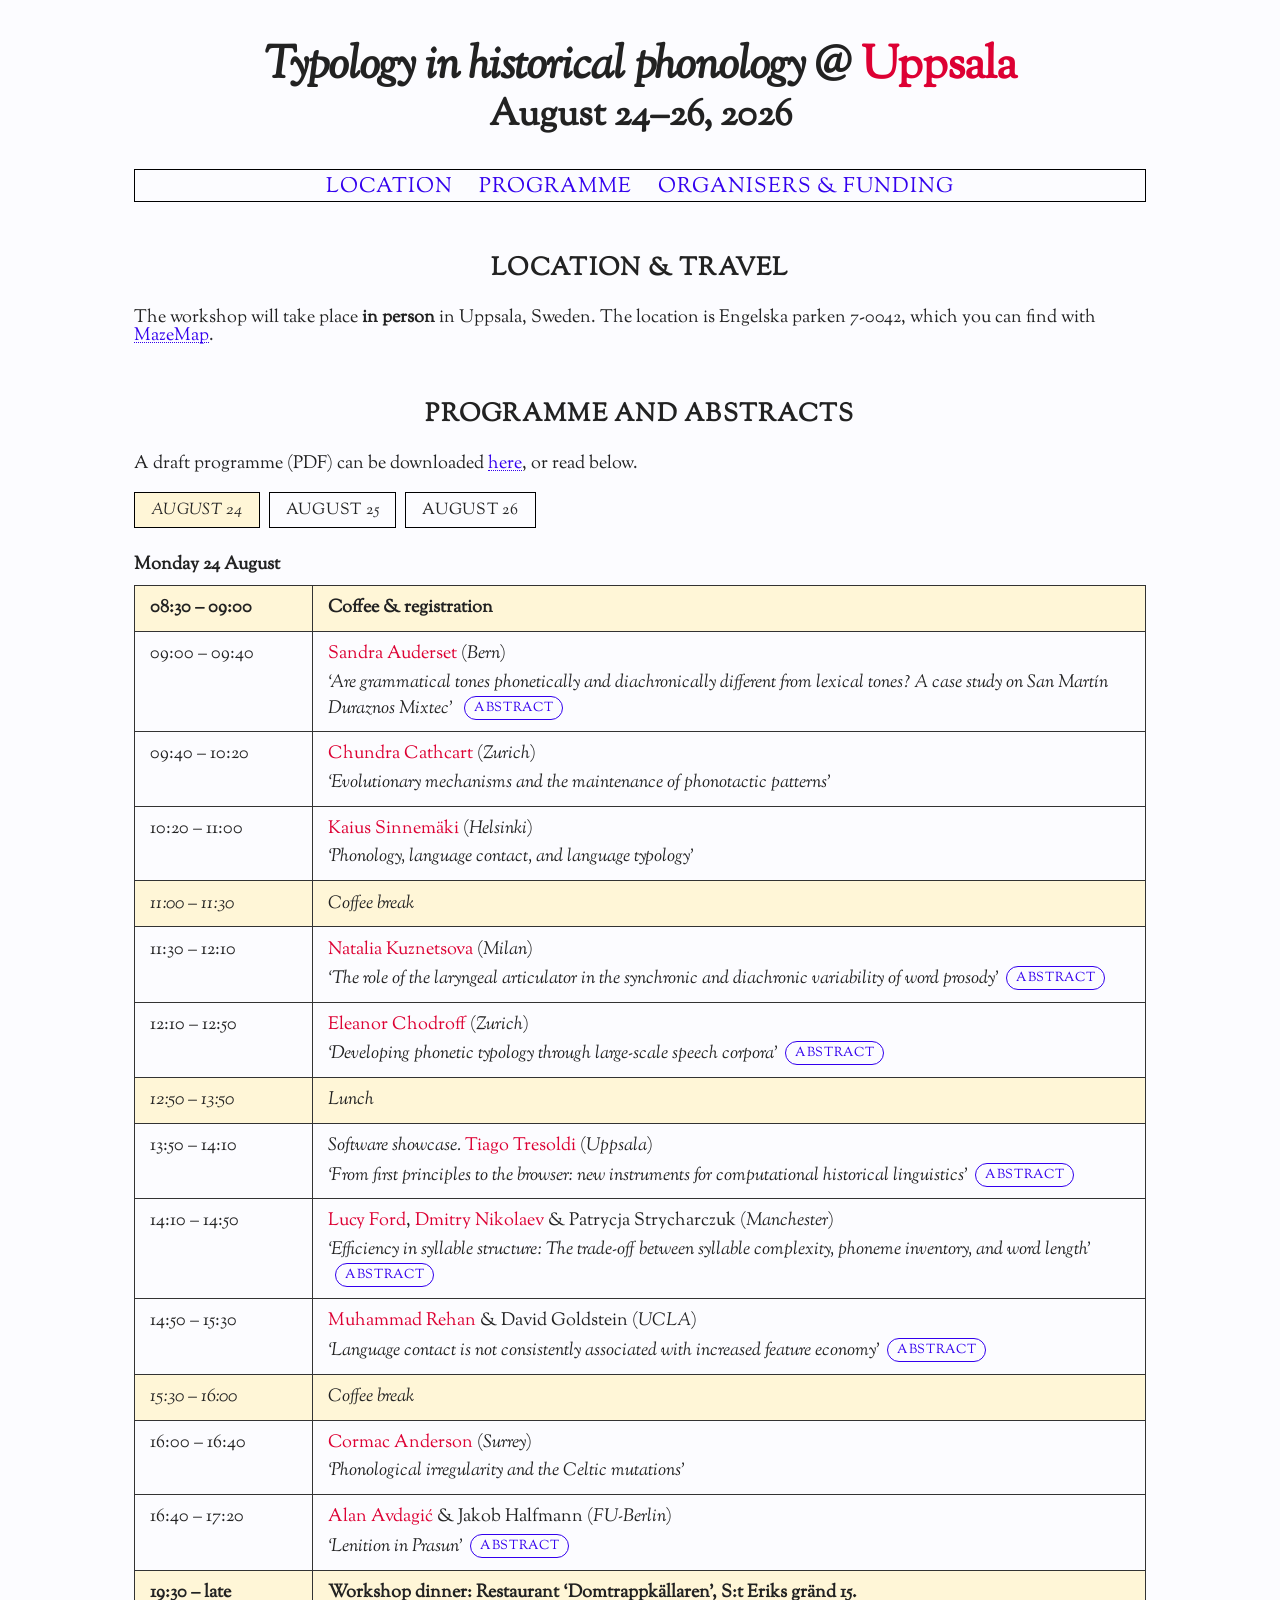
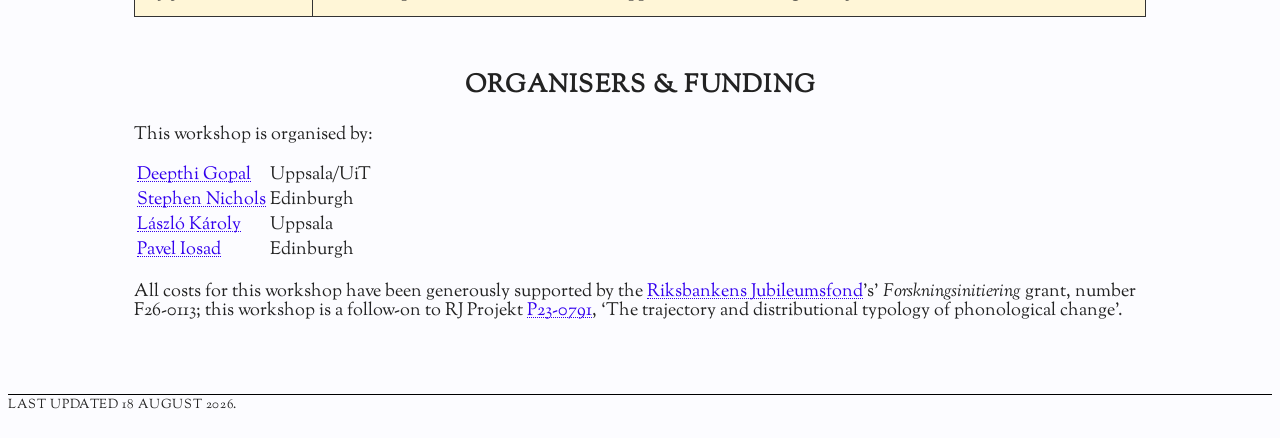
==== commit bdd43f36: "fix name" ====
--- a/index.html
+++ b/index.html
@@ -20,11 +20,11 @@
 			<!-- <p id="dek">Conference subtitle or theme statement</p> -->
 			<nav>
 				<div class="navbar">
+					<span class="menu-item"><a href="#location">Location</a></span>
+				</div>
+				<div class="navbar">
 					<span class="menu-item"><a href="#programme">programme</a></span>
  				</div>
-				<div class="navbar">
-					<span class="menu-item"><a href="#location">Location</a></span>
-				</div>
 				<!-- <div class="navbar">
 					<span class="menu-item"><a href="#theme">theme</a></span>
 				</div> -->
@@ -42,6 +42,14 @@
                                 				<p><span class='highlight'><img style="width:1.3em; height:1.3em; vertical-align: baseline; padding:0; margin:0;" src='assets/news_icon.png'> &nbsp;<b>Current news: &nbsp;</b></span><span class='interesting'>See you on Monday!</span></p>
                                                 </div> -->
 
+												<section id="location">
+													<h3>Location & travel</h3>
+													<div class="prose">
+														<p>The workshop will take place <b>in person</b> in Uppsala, Sweden. The location is Engelska parken 7-0042, which you can find with <a href="https://link.mazemap.com/y1EWUuvM">MazeMap</a>.</p>
+													</div>
+												</section>
+										
+
 		<section id="programme">
 			<h3>Programme and abstracts</h3>
 			<div class="prose">
@@ -217,7 +225,7 @@
 			</tr>
 			<tr>
 				<td class="time">09:40 &ndash; 10:20</td>
-				<td><span class="presenter">Gloria Lee</span> (<i>Washington</i>)
+				<td><span class="presenter">Han Lee</span> (<i>Washington</i>)
 					<span class="title">‘Toward explaining typologically rare strengthening: evidence from Loushao Xiang Chinese’<span class="abstract"><a href="./abstracts/Lee.pdf">abstract</a></span></span></td>
 			</tr>
 			<tr>
@@ -262,13 +270,6 @@
 	</script>
 		</section>
 		
-		<section id="location">
-			<h3>Location & travel</h3>
-			<div class="prose">
-				<p>The workshop will take place <b>in person</b> in Uppsala, Sweden. The location is Engelska parken 7-0042, which you can find with <a href="https://link.mazemap.com/y1EWUuvM">MazeMap</a>.</p>
-			</div>
-		</section>
-
 		<!-- <section id="theme">
 			<h3>Theme</h3>
 			<div class="prose">
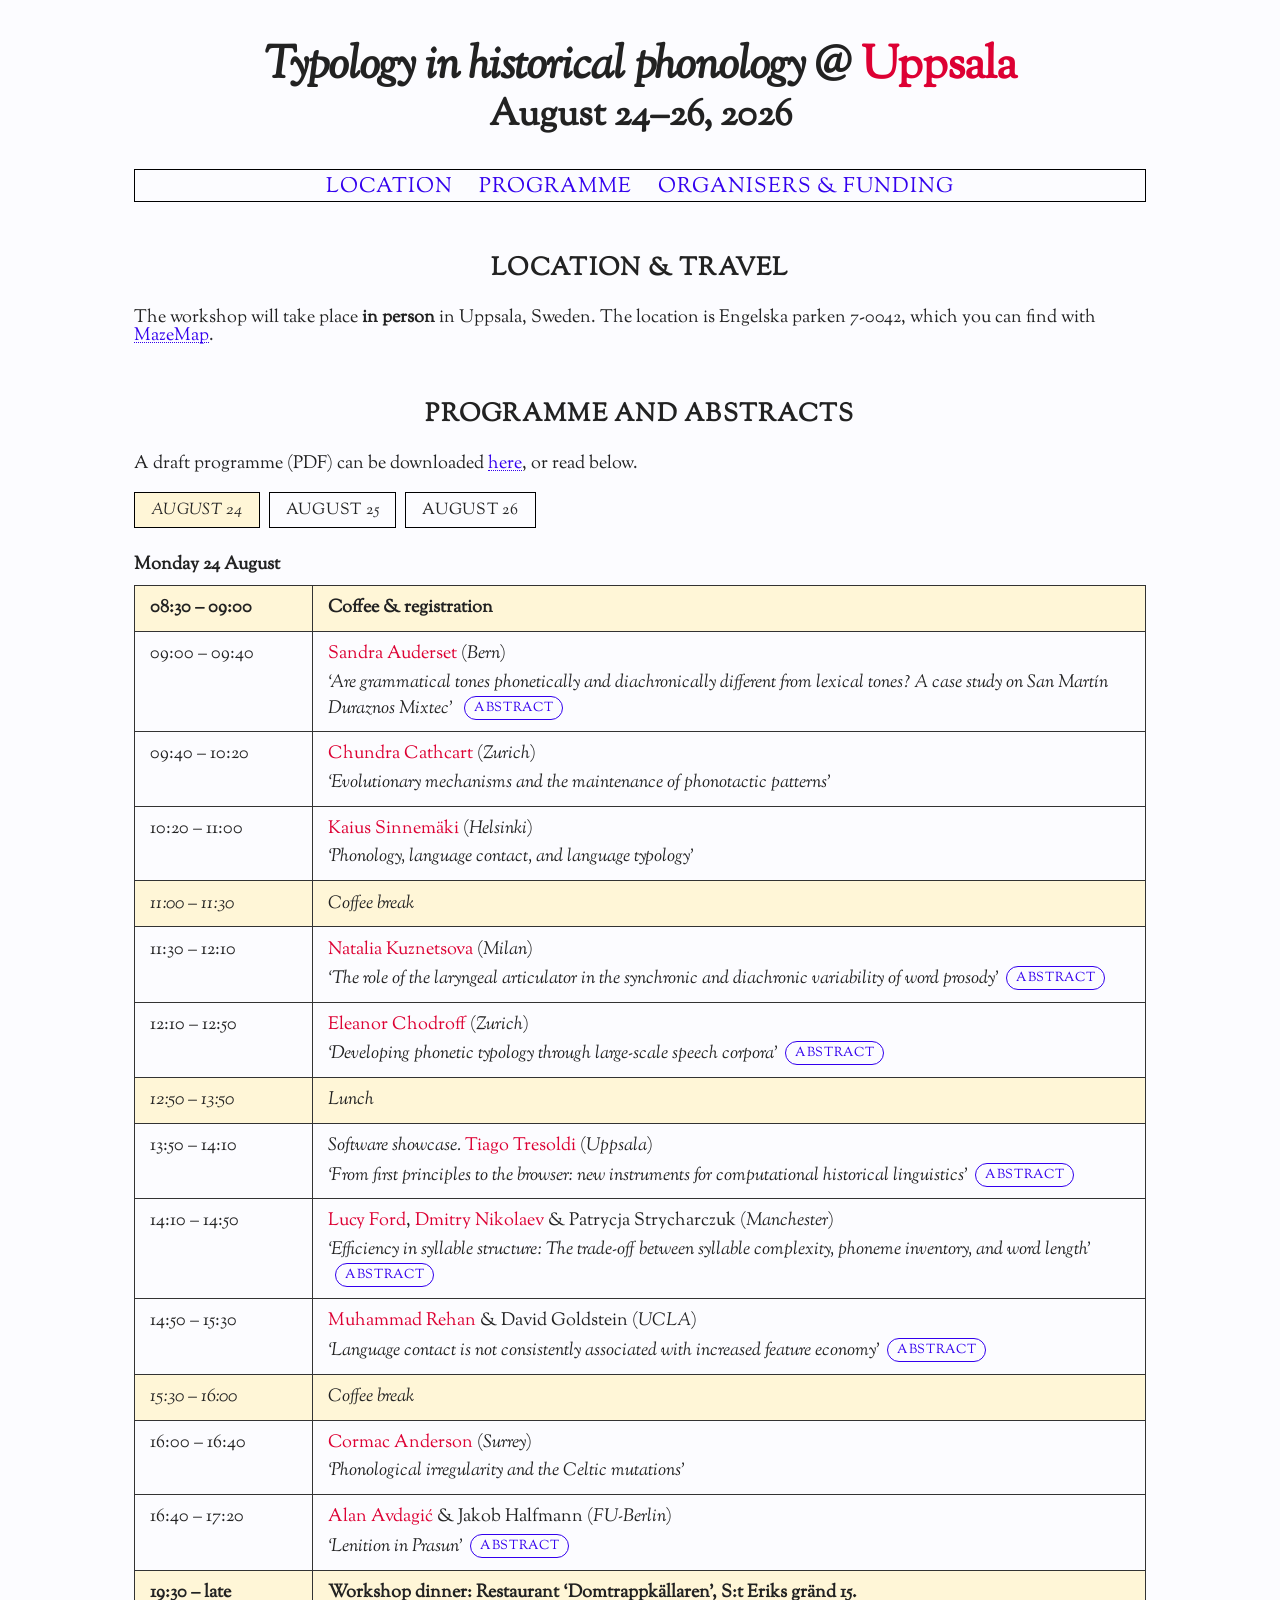
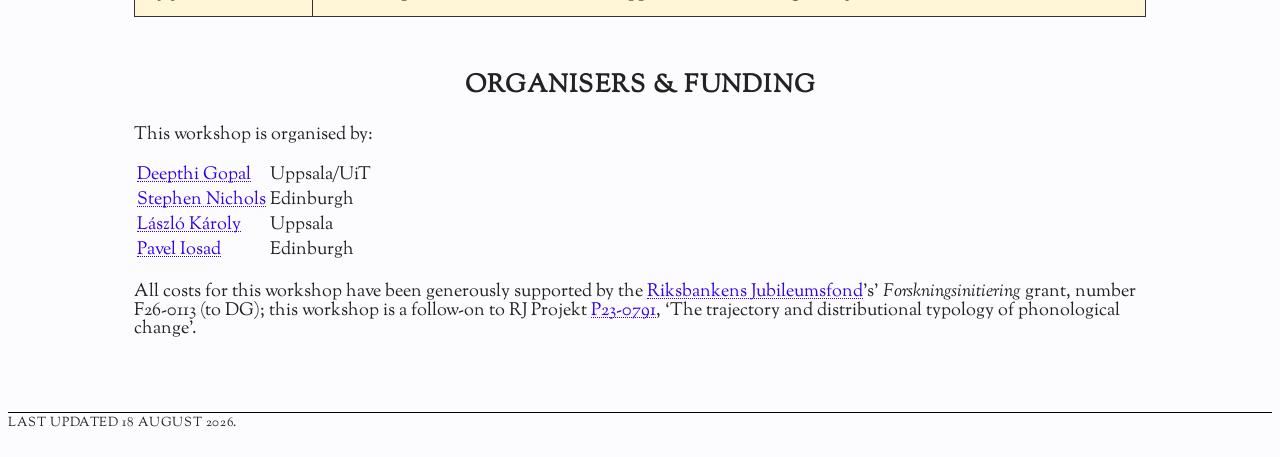
==== commit ab3d9b01: "minor updates" ====
--- a/index.html
+++ b/index.html
@@ -7,7 +7,6 @@
 	<meta name="viewport" content="width=device-width, initial-scale=1">
 	<title>Typology in historical phonology, Uppsala August 24–26, 2026</title>
 	<link rel="stylesheet" href="./assets/main.css">
-	<!-- <link href="./assets/favicon.ico" rel="icon"/> -->
 	<link href="https://fonts.googleapis.com/css2?family=Sorts+Mill+Goudy:ital,wght@0,400;1,400&display=swap" rel="stylesheet">
 </head>
 <body class="flex">
@@ -34,21 +33,13 @@
 			</nav>
 		</header>
 		<main id="home">
-			<!-- <div class="banner">
-				<img style="width:100%; display: block;" src="assets/tromso.png" >
-			</div> -->
-<!-- 
-                        <div class="prose">
-                                				<p><span class='highlight'><img style="width:1.3em; height:1.3em; vertical-align: baseline; padding:0; margin:0;" src='assets/news_icon.png'> &nbsp;<b>Current news: &nbsp;</b></span><span class='interesting'>See you on Monday!</span></p>
-                                                </div> -->
-
-												<section id="location">
-													<h3>Location & travel</h3>
-													<div class="prose">
-														<p>The workshop will take place <b>in person</b> in Uppsala, Sweden. The location is Engelska parken 7-0042, which you can find with <a href="https://link.mazemap.com/y1EWUuvM">MazeMap</a>.</p>
-													</div>
-												</section>
-										
+		<section id="location">
+			<h3>Location & travel</h3>
+			<div class="prose">
+				<p>The workshop will take place <b>in person</b> in Uppsala, Sweden. The location is Engelska parken 7-0042, which you can find with <a href="https://link.mazemap.com/y1EWUuvM">MazeMap</a>.</p>
+			</div>
+		</section>
+
 
 		<section id="programme">
 			<h3>Programme and abstracts</h3>
@@ -57,253 +48,239 @@
 
 
 
-	<div class="day-toolbar" role="group" aria-label="Choose a day">
-		<button type="button" data-day="day-1" aria-pressed="true">August 24</button>
-		<button type="button" data-day="day-2" aria-pressed="false">August 25</button>
-		<button type="button" data-day="day-3" aria-pressed="false">August 26</button>
-	</div>
-
-	<div class="day" id="day-1">
-		<h4 class="day-label">Monday 24 August</h4>
-		<table class="programme">
-			<tr class="break notice">
-				<td class="time">08:30 &ndash; 09:00</td>
-				<td>Coffee &amp; registration</td>
-			</tr>
-			<tr>
-				<td class="time">09:00 &ndash; 09:40</td>
-				<td><span class="presenter">Sandra Auderset</span> (<i>Bern</i>)
-					<span class="title">‘Are grammatical tones phonetically and diachronically different from lexical tones? A case study on San Martín Duraznos Mixtec’ <span class="abstract"><a href="./abstracts/Auderset.pdf">abstract</a></span></span></td>
-			</tr>
-			<tr>
-				<td class="time">09:40 &ndash; 10:20</td>
-				<td><span class="presenter">Chundra Cathcart</span> (<i>Zurich</i>)
-					<span class="title">‘Evolutionary mechanisms and the maintenance of phonotactic patterns’</span></td>
-			</tr>
-			<tr>
-				<td class="time">10:20 &ndash; 11:00</td>
-				<td><span class="presenter">Kaius Sinnemäki</span> (<i>Helsinki</i>)
-					<span class="title">‘Phonology, language contact, and language typology’</span></td>
-			</tr>
-			<tr class="break">
-				<td class="time">11:00 &ndash; 11:30</td>
-				<td>Coffee break</td>
-			</tr>
-			<tr>
-				<td class="time">11:30 &ndash; 12:10</td>
-				<td><span class="presenter">Natalia Kuznetsova</span> (<i>Milan</i>)
-					<span class="title">‘The role of the laryngeal articulator in the synchronic and diachronic variability of word prosody’<span class="abstract"><a href="./abstracts/Kuznetsova.pdf">abstract</a></span></span></td>
-			</tr>
-			<tr>
-				<td class="time">12:10 &ndash; 12:50</td>
-				<td><span class="presenter">Eleanor Chodroff</span> (<i>Zurich</i>)
-					<span class="title">‘Developing phonetic typology through large-scale speech corpora’<span class="abstract"><a href="./abstracts/Chodroff.pdf">abstract</a></span></span></td>
-			</tr>
-			<tr class="break">
-				<td class="time">12:50 &ndash; 13:50</td>
-				<td>Lunch</td>
-			</tr>
-			<tr>
-				<td class="time">13:50 &ndash; 14:10</td>
-				<td><i>Software showcase.</i> <span class="presenter">Tiago Tresoldi</span> (<i>Uppsala</i>)
-					<span class="title">‘From first principles to the browser: new instruments for computational historical linguistics’<span class="abstract"><a href="./abstracts/Tresoldi.pdf">abstract</a></span></span></td>
-			</tr>
-			<tr>
-				<td class="time">14:10 &ndash; 14:50</td>
-				<td><span class="presenter">Lucy Ford</span>, <span class="presenter">Dmitry Nikolaev</span> &amp; Patrycja Strycharczuk (<i>Manchester</i>)
-					<span class="title">‘Efficiency in syllable structure: The trade-off between syllable complexity, phoneme inventory, and word length’<span class="abstract"><a href="./abstracts/Ford_Nikolaev_Strycharczuk.pdf">abstract</a></span></span></td>
-			</tr>
-			<tr>
-				<td class="time">14:50 &ndash; 15:30</td>
-				<td><span class="presenter">Muhammad Rehan</span> &amp; David Goldstein (<i>UCLA</i>)
-					<span class="title">‘Language contact is not consistently associated with increased feature economy’<span class="abstract"><a href="./abstracts/Rehan_Goldstein.pdf">abstract</a></span></span></td>
-			</tr>
-			<tr class="break">
-				<td class="time">15:30 &ndash; 16:00</td>
-				<td>Coffee break</td>
-			</tr>
-			<tr>
-				<td class="time">16:00 &ndash; 16:40</td>
-				<td><span class="presenter">Cormac Anderson</span> (<i>Surrey</i>)
-					<span class="title">‘Phonological irregularity and the Celtic mutations’</span></td>
-			</tr>
-			<tr>
-				<td class="time">16:40 &ndash; 17:20</td>
-				<td><span class="presenter">Alan Avdagić</span> &amp; Jakob Halfmann (<i>FU-Berlin</i>)
-					<span class="title">‘Lenition in Prasun’<span class="abstract"><a href="./abstracts/Avdagic_Halfmann.pdf">abstract</a></span></span></td>
-			</tr>
-			<tr class="break notice social">
-				<td class="time">19:30 &ndash; late</td>
-				<td>Workshop dinner: Restaurant ‘Domtrappkällaren’, S:t Eriks gränd 15.</td>
-			</tr>
-		</table>
-	</div>
-
-	<div class="day" id="day-2">
-		<h4 class="day-label">Tuesday 25 August</h4>
-		<table class="programme">
-			<tr class="break notice">
-				<td class="time">08:30 &ndash; 09:00</td>
-				<td>Coffee available</td>
-			</tr>
-			<tr>
-				<td class="time">09:00 &ndash; 09:40</td>
-				<td><span class="presenter">Patrick Honeybone</span> (<i>Edinburgh</i>)
-					<span class="title">‘What is possible in debuccalo-verhauchung? Was there d &gt; h in Chamorro?’<span class="abstract"><a href="./abstracts/Honeybone.pdf">abstract</a></span></span></td>
-			</tr>
-			<tr>
-				<td class="time">09:40 &ndash; 10:20</td>
-				<td><span class="presenter">Hamza Khwaja</span> (<i>Leiden</i>) &amp; Jeroen van Ravenhorst (<i>HU-Berlin</i>)
-					<span class="title">‘The diachrony of Somali l+t sandhi’</span></td>
-			</tr>
-			<tr>
-				<td class="time">10:20 &ndash; 11:00</td>
-				<td>Birgit Alber (<i>Bolzano</i>), <span class="presenter">Eirini Apostolopoulou</span> (<i>Tromsø</i>) &amp; Nick Kalivoda (<i>Högskolan Väst</i>)
-					<span class="title">‘Exploring minimality in grammar change’<span class="abstract"><a href="./abstracts/Alber_Apostolopoulou_Kalivoda.pdf">abstract</a></span></span></td>
-			</tr>
-			<tr class="break">
-				<td class="time">11:00 &ndash; 11:20</td>
-				<td>Coffee break</td>
-			</tr>
-			<tr>
-				<td class="time">11:20 &ndash; 12:10</td>
-				<td>Ákos Blaskovics, Beatrix Oszkó &amp; <span class="presenter">Zsuzsa Várnai</span> (<i>ELTE Budapest</i>)
-					<span class="title">‘r-epenthesis in stem-internal geminates: a case study from Old Hungarian’<span class="abstract"><a href="./abstracts/Blaskovics_Oszko_Varnai.pdf">abstract</a></span></span></td>
-			</tr>
-			<tr>
-				<td class="time">12:10 &ndash; 12:50</td>
-				<td><span class="presenter">András Cser</span> (<i>PPCU Budapest</i>)
-					<span class="title">‘Long round vs. long non-round vowels in Old Hungarian: diachronic and systemic differences’<span class="abstract"><a href="./abstracts/Cser.pdf">abstract</a></span></span></td>
-			</tr>
-			<tr class="break">
-				<td class="time">12:50 &ndash; 13:50</td>
-				<td>Lunch</td>
-			</tr>
-			<tr>
-				<td class="time">13:50 &ndash; 14:30</td>
-				<td><span class="presenter">Oscar Billing</span> (<i>Uppsala</i>)
-					<span class="title">‘Recovering word-prosody in an extinct language family: The case for stress accent in Luwic’<span class="abstract"><a href="./abstracts/Billing.pdf">abstract</a></span></span></td>
-			</tr>
-			<tr>
-				<td class="time">14:30 &ndash; 15:10</td>
-				<td><span class="presenter">Martin Kümmel</span> (<i>Jena</i>)
-					<span class="title">‘On aspiration and length in diachrony’<span class="abstract"><a href="./abstracts/Kuemmel.pdf">abstract</a></span></span></td>
-			</tr>
-			<tr class="break">
-				<td class="time">15:10 &ndash; 15:40</td>
-				<td>Coffee break</td>
-			</tr>
-			<tr>
-				<td class="time">15:40 &ndash; 16:20</td>
-				<td><span class="presenter">Fae Hicks</span> (<i>Edinburgh</i>)
-					<span class="title">‘Naturalness is history’<span class="abstract"><a href="./abstracts/Hicks.pdf">abstract</a></span></span></td>
-			</tr>
-			<tr>
-				<td class="time">16:20 &ndash; 17:00</td>
-				<td><span class="presenter">Adam McCollum</span> (<i>Rutgers</i>)
-					<span class="title">‘The degree and extent of neutralization in Kazakh rounding harmony’</span></td>
-			</tr>
-			<tr>
-				<td class="time">17:00 &ndash; 17:40</td>
-				<td><span class="presenter">Deepthi Gopal</span> (<i>Uppsala/Tromsø</i>), <span class="presenter">Stephen Nichols</span> (<i>Edinburgh</i>), <span class="presenter">László Károly</span> (<i>Uppsala</i>) &amp; <span class="presenter">Pavel Iosad</span> (<i>Edinburgh</i>)
-					<span class="title">‘Initial conditions in phonological change’</span></td>
-			</tr>
-		</table>
-	</div>
-
-	<div class="day" id="day-3">
-		<h4 class="day-label">Wednesday 26 August</h4>
-		<table class="programme">
-			<tr class="break notice">
-				<td class="time">08:30 &ndash; 09:00</td>
-				<td>Coffee available</td>
-			</tr>
-			<tr>
-				<td class="time">09:00 &ndash; 09:40</td>
-				<td><span class="presenter">Cerys Hughes</span> (<i>Surrey</i>)
-					<span class="title">‘Formalizing the interface between category learning and phonetics generates further predictions for explaining nasal vowel typology’<span class="abstract"><a href="./abstracts/Hughes.pdf">abstract</a></span></span></td>
-			</tr>
-			<tr>
-				<td class="time">09:40 &ndash; 10:20</td>
-				<td><span class="presenter">Han Lee</span> (<i>Washington</i>)
-					<span class="title">‘Toward explaining typologically rare strengthening: evidence from Loushao Xiang Chinese’<span class="abstract"><a href="./abstracts/Lee.pdf">abstract</a></span></span></td>
-			</tr>
-			<tr>
-				<td class="time">10:20 &ndash; 11:00</td>
-				<td><span class="presenter">Dibyajyoti Jana</span> (<i>Uppsala</i>)
-					<span class="title">‘Phylogeny by sound changes: South-Central Tibeto-Burman’<span class="abstract"><a href="./abstracts/Jana.pdf">abstract</a></span></span></td>
-			</tr>
-		</table>
-	</div>
-
-</div>
-<script>
-	(function () {
-		var toolbar = document.querySelector('.day-toolbar');
-		if (!toolbar) return;
-		var buttons = Array.prototype.slice.call(toolbar.querySelectorAll('button[data-day]'));
-		if (!buttons.length) return;
-	
-		document.body.classList.add('js-tabs');
-	
-		function show(id, fromClick) {
-			buttons.forEach(function (button) {
-				var chosen = button.dataset.day === id;
-				button.setAttribute('aria-pressed', chosen ? 'true' : 'false');
-				var day = document.getElementById(button.dataset.day);
-				if (day) day.hidden = !chosen;
-			});
-			// Only touch the URL when the reader actually picked a day.
-			if (fromClick && history.replaceState) history.replaceState(null, '', '#' + id);
-		}
-	
-		toolbar.addEventListener('click', function (event) {
-			var button = event.target.closest('button[data-day]');
-			if (button) show(button.dataset.day, true);
-		});
-	
-		var wanted = buttons.some(function (b) { return '#' + b.dataset.day === location.hash; })
-			? location.hash.slice(1)
-			: buttons[0].dataset.day;
-		show(wanted);
-	}());
-	</script>
+				<div class="day-toolbar" role="group" aria-label="Choose a day">
+					<button type="button" data-day="day-1" aria-pressed="true">August 24</button>
+					<button type="button" data-day="day-2" aria-pressed="false">August 25</button>
+					<button type="button" data-day="day-3" aria-pressed="false">August 26</button>
+				</div>
+
+				<div class="day" id="day-1">
+					<h4 class="day-label">Monday 24 August</h4>
+					<table class="programme">
+						<tr class="break notice">
+							<td class="time">08:30 &ndash; 09:00</td>
+							<td>Coffee &amp; registration</td>
+						</tr>
+						<tr>
+							<td class="time">09:00 &ndash; 09:40</td>
+							<td><span class="presenter">Sandra Auderset</span> (<i>Bern</i>)
+								<span class="title">‘Are grammatical tones phonetically and diachronically different from lexical tones? A case study on San Martín Duraznos Mixtec’ <span class="abstract"><a href="./abstracts/Auderset.pdf">abstract</a></span></span></td>
+						</tr>
+						<tr>
+							<td class="time">09:40 &ndash; 10:20</td>
+							<td><span class="presenter">Chundra Cathcart</span> (<i>Zurich</i>)
+								<span class="title">‘Evolutionary mechanisms and the maintenance of phonotactic patterns’</span></td>
+						</tr>
+						<tr>
+							<td class="time">10:20 &ndash; 11:00</td>
+							<td><span class="presenter">Kaius Sinnemäki</span> (<i>Helsinki</i>)
+								<span class="title">‘Phonology, language contact, and language typology’</span></td>
+						</tr>
+						<tr class="break">
+							<td class="time">11:00 &ndash; 11:30</td>
+							<td>Coffee break</td>
+						</tr>
+						<tr>
+							<td class="time">11:30 &ndash; 12:10</td>
+							<td><span class="presenter">Natalia Kuznetsova</span> (<i>Milan</i>)
+								<span class="title">‘The role of the laryngeal articulator in the synchronic and diachronic variability of word prosody’<span class="abstract"><a href="./abstracts/Kuznetsova.pdf">abstract</a></span></span></td>
+						</tr>
+						<tr>
+							<td class="time">12:10 &ndash; 12:50</td>
+							<td><span class="presenter">Eleanor Chodroff</span> (<i>Zurich</i>)
+								<span class="title">‘Developing phonetic typology through large-scale speech corpora’<span class="abstract"><a href="./abstracts/Chodroff.pdf">abstract</a></span></span></td>
+						</tr>
+						<tr class="break">
+							<td class="time">12:50 &ndash; 13:50</td>
+							<td>Lunch</td>
+						</tr>
+						<tr>
+							<td class="time">13:50 &ndash; 14:10</td>
+							<td><i>Software showcase.</i> <span class="presenter">Tiago Tresoldi</span> (<i>Uppsala</i>)
+								<span class="title">‘From first principles to the browser: new instruments for computational historical linguistics’<span class="abstract"><a href="./abstracts/Tresoldi.pdf">abstract</a></span></span></td>
+						</tr>
+						<tr>
+							<td class="time">14:10 &ndash; 14:50</td>
+							<td><span class="presenter">Lucy Ford</span>, <span class="presenter">Dmitry Nikolaev</span> &amp; Patrycja Strycharczuk (<i>Manchester</i>)
+								<span class="title">‘Efficiency in syllable structure: The trade-off between syllable complexity, phoneme inventory, and word length’<span class="abstract"><a href="./abstracts/Ford_Nikolaev_Strycharczuk.pdf">abstract</a></span></span></td>
+						</tr>
+						<tr>
+							<td class="time">14:50 &ndash; 15:30</td>
+							<td><span class="presenter">Muhammad Rehan</span> &amp; David Goldstein (<i>UCLA</i>)
+								<span class="title">‘Language contact is not consistently associated with increased feature economy’<span class="abstract"><a href="./abstracts/Rehan_Goldstein.pdf">abstract</a></span></span></td>
+						</tr>
+						<tr class="break">
+							<td class="time">15:30 &ndash; 16:00</td>
+							<td>Coffee break</td>
+						</tr>
+						<tr>
+							<td class="time">16:00 &ndash; 16:40</td>
+							<td><span class="presenter">Cormac Anderson</span> (<i>Surrey</i>)
+								<span class="title">‘Phonological irregularity and the Celtic mutations’</span></td>
+						</tr>
+						<tr>
+							<td class="time">16:40 &ndash; 17:20</td>
+							<td><span class="presenter">Alan Avdagić</span> &amp; Jakob Halfmann (<i>FU-Berlin</i>)
+								<span class="title">‘Lenition in Prasun’<span class="abstract"><a href="./abstracts/Avdagic_Halfmann.pdf">abstract</a></span></span></td>
+						</tr>
+						<tr class="break notice social">
+							<td class="time">19:30 &ndash; late</td>
+							<td>Workshop dinner: Restaurant ‘Domtrappkällaren’, S:t Eriks gränd 15.</td>
+						</tr>
+					</table>
+				</div>
+
+				<div class="day" id="day-2">
+					<h4 class="day-label">Tuesday 25 August</h4>
+					<table class="programme">
+						<tr class="break notice">
+							<td class="time">08:30 &ndash; 09:00</td>
+							<td>Coffee available</td>
+						</tr>
+						<tr>
+							<td class="time">09:00 &ndash; 09:40</td>
+							<td><span class="presenter">Patrick Honeybone</span> (<i>Edinburgh</i>)
+								<span class="title">‘What is possible in debuccalo-verhauchung? Was there d &gt; h in Chamorro?’<span class="abstract"><a href="./abstracts/Honeybone.pdf">abstract</a></span></span></td>
+						</tr>
+						<tr>
+							<td class="time">09:40 &ndash; 10:20</td>
+							<td><span class="presenter">Hamza Khwaja</span> (<i>Leiden</i>) &amp; Jeroen van Ravenhorst (<i>HU-Berlin</i>)
+								<span class="title">‘The diachrony of Somali l+t sandhi’</span></td>
+						</tr>
+						<tr>
+							<td class="time">10:20 &ndash; 11:00</td>
+							<td>Birgit Alber (<i>Bolzano</i>), <span class="presenter">Eirini Apostolopoulou</span> (<i>Tromsø</i>) &amp; Nick Kalivoda (<i>Högskolan Väst</i>)
+								<span class="title">‘Exploring minimality in grammar change’<span class="abstract"><a href="./abstracts/Alber_Apostolopoulou_Kalivoda.pdf">abstract</a></span></span></td>
+						</tr>
+						<tr class="break">
+							<td class="time">11:00 &ndash; 11:20</td>
+							<td>Coffee break</td>
+						</tr>
+						<tr>
+							<td class="time">11:20 &ndash; 12:10</td>
+							<td>Ákos Blaskovics, Beatrix Oszkó &amp; <span class="presenter">Zsuzsa Várnai</span> (<i>ELTE Budapest</i>)
+								<span class="title">‘r-epenthesis in stem-internal geminates: a case study from Old Hungarian’<span class="abstract"><a href="./abstracts/Blaskovics_Oszko_Varnai.pdf">abstract</a></span></span></td>
+						</tr>
+						<tr>
+							<td class="time">12:10 &ndash; 12:50</td>
+							<td><span class="presenter">András Cser</span> (<i>PPCU Budapest</i>)
+								<span class="title">‘Long round vs. long non-round vowels in Old Hungarian: diachronic and systemic differences’<span class="abstract"><a href="./abstracts/Cser.pdf">abstract</a></span></span></td>
+						</tr>
+						<tr class="break">
+							<td class="time">12:50 &ndash; 13:50</td>
+							<td>Lunch</td>
+						</tr>
+						<tr>
+							<td class="time">13:50 &ndash; 14:30</td>
+							<td><span class="presenter">Oscar Billing</span> (<i>Uppsala</i>)
+								<span class="title">‘Recovering word-prosody in an extinct language family: The case for stress accent in Luwic’<span class="abstract"><a href="./abstracts/Billing.pdf">abstract</a></span></span></td>
+						</tr>
+						<tr>
+							<td class="time">14:30 &ndash; 15:10</td>
+							<td><span class="presenter">Martin Kümmel</span> (<i>Jena</i>)
+								<span class="title">‘On aspiration and length in diachrony’<span class="abstract"><a href="./abstracts/Kuemmel.pdf">abstract</a></span></span></td>
+						</tr>
+						<tr class="break">
+							<td class="time">15:10 &ndash; 15:40</td>
+							<td>Coffee break</td>
+						</tr>
+						<tr>
+							<td class="time">15:40 &ndash; 16:20</td>
+							<td><span class="presenter">Fae Hicks</span> (<i>Edinburgh</i>)
+								<span class="title">‘Naturalness is history’<span class="abstract"><a href="./abstracts/Hicks.pdf">abstract</a></span></span></td>
+						</tr>
+						<tr>
+							<td class="time">16:20 &ndash; 17:00</td>
+							<td><span class="presenter">Adam McCollum</span> (<i>Rutgers</i>)
+								<span class="title">‘The degree and extent of neutralization in Kazakh rounding harmony’</span></td>
+						</tr>
+						<tr>
+							<td class="time">17:00 &ndash; 17:40</td>
+							<td><span class="presenter">Deepthi Gopal</span> (<i>Uppsala/Tromsø</i>), <span class="presenter">Stephen Nichols</span> (<i>Edinburgh</i>), <span class="presenter">László Károly</span> (<i>Uppsala</i>) &amp; <span class="presenter">Pavel Iosad</span> (<i>Edinburgh</i>)
+								<span class="title">‘Initial conditions in phonological change’</span></td>
+						</tr>
+					</table>
+				</div>
+
+				<div class="day" id="day-3">
+					<h4 class="day-label">Wednesday 26 August</h4>
+					<table class="programme">
+						<tr class="break notice">
+							<td class="time">08:30 &ndash; 09:00</td>
+							<td>Coffee available</td>
+						</tr>
+						<tr>
+							<td class="time">09:00 &ndash; 09:40</td>
+							<td><span class="presenter">Cerys Hughes</span> (<i>Surrey</i>)
+								<span class="title">‘Formalizing the interface between category learning and phonetics generates further predictions for explaining nasal vowel typology’<span class="abstract"><a href="./abstracts/Hughes.pdf">abstract</a></span></span></td>
+						</tr>
+						<tr>
+							<td class="time">09:40 &ndash; 10:20</td>
+							<td><span class="presenter">Han Lee</span> (<i>Washington</i>)
+								<span class="title">‘Toward explaining typologically rare strengthening: evidence from Loushao Xiang Chinese’<span class="abstract"><a href="./abstracts/Lee.pdf">abstract</a></span></span></td>
+						</tr>
+						<tr>
+							<td class="time">10:20 &ndash; 11:00</td>
+							<td><span class="presenter">Dibyajyoti Jana</span> (<i>Uppsala</i>)
+								<span class="title">‘Phylogeny by sound changes: South-Central Tibeto-Burman’<span class="abstract"><a href="./abstracts/Jana.pdf">abstract</a></span></span></td>
+						</tr>
+					</table>
+				</div>
+
+			</div>
+			<script>
+				(function () {
+					var toolbar = document.querySelector('.day-toolbar');
+					if (!toolbar) return;
+					var buttons = Array.prototype.slice.call(toolbar.querySelectorAll('button[data-day]'));
+					if (!buttons.length) return;
+				
+					document.body.classList.add('js-tabs');
+				
+					function show(id, fromClick) {
+						buttons.forEach(function (button) {
+							var chosen = button.dataset.day === id;
+							button.setAttribute('aria-pressed', chosen ? 'true' : 'false');
+							var day = document.getElementById(button.dataset.day);
+							if (day) day.hidden = !chosen;
+						});
+						// Only touch the URL when the reader actually picked a day.
+						if (fromClick && history.replaceState) history.replaceState(null, '', '#' + id);
+					}
+				
+					toolbar.addEventListener('click', function (event) {
+						var button = event.target.closest('button[data-day]');
+						if (button) show(button.dataset.day, true);
+					});
+				
+					var wanted = buttons.some(function (b) { return '#' + b.dataset.day === location.hash; })
+						? location.hash.slice(1)
+						: buttons[0].dataset.day;
+					show(wanted);
+				}());
+				</script>
 		</section>
 		
-		<!-- <section id="theme">
-			<h3>Theme</h3>
+		<section id="organisers">
+			<h3>Organisers &amp; funding</h3>
 			<div class="prose">
-
-				<p>It is widely known that certain contrasts, alternations, and sound changes recur, while others are vanishingly rare or altogether unattested; yet answers as to ‘why’ are not always forthcoming. Explaining these asymmetries in distribution falls awkwardly across the boundaries of research communities whose efforts have not, traditionally, been well coordinated: phoneticians, theoretical phonologists, typologists, philologists, and historical linguists all have something essential to contribute to this area, but the study of cross-linguistic phonological distributions has not consolidated into a coherent enterprise, and the fields in question have long been rather separate in traditions, methodologies, and stated goals. The consequences of this fragmentation are often clearly recognised by practitioners in these fields (see e.g. Hyman 2008; Plank 2018; Iosad 2025), but have rarely been addressed systematically. Progress in this area bears on a long-standing and unresolved tension in phonological theory: to what extent is phonological typology the product of synchronic, system-internal pressures, and to what extent is it the accumulated residue of diachronic processes? 
-				</p>
-                <p>
-				This workshop is therefore aimed at:
-                <ol>
-<li>discussing the relative roles of synchronic pressures and diachronic change in explaining phonological typology;</li>
-<li> bringing into dialogue researchers who work on deeply related questions but publish in largely separate literatures, and who would perhaps otherwise not interact; and;</li>
-<li>establishing a shared research agenda and identifying the most productive directions for future work at the intersection of these field.</li></ol> </p>
-			</div> -->
-		
-		<section id="organisers">
-    <h3>Organisers &amp; funding</h3>
-    <div class="prose">
-		<p>This workshop is organised by:</p>
-        <table class="organiser-list">
-            <tr><td><a href="http://deepthigop.al">Deepthi Gopal</a></td>
-            <td>Uppsala/UiT</td></tr>
-            
-            <tr><td><a href="https://www.stephen-nichols.me/">Stephen Nichols</a></td>
-            <td>Edinburgh</td></tr>
-            
-           <tr><td><a href="https://www.uu.se/en/contact-and-organisation/staff?query=N16-521">László Károly</a></td>
-            <td>Uppsala</td></tr>
-
-            <tr><td><a href="https://www.anghyflawn.net/">Pavel Iosad</a></td>
-            <td>Edinburgh</td></tr>
-		</table>
-		<p>All costs for this workshop have been generously supported by the <a href="rj.se">Riksbankens Jubileumsfond</a>'s' <i>Forskningsinitiering</i> grant, number F26-0113; this workshop is a follow-on to RJ Projekt <a href="https://www.rj.se/bidrag/2023/den-fonologiska-forandringens-utveckling-och-distribution/">P23-0791</a>, ‘The trajectory and distributional typology of phonological change’.</p>
-    </div>
-</section>
+				<p>This workshop is organised by:</p>
+				<table class="organiser-list">
+					<tr><td><a href="http://deepthigop.al">Deepthi Gopal</a></td>
+					<td>Uppsala/UiT</td></tr>
+					
+					<tr><td><a href="https://www.stephen-nichols.me/">Stephen Nichols</a></td>
+					<td>Edinburgh</td></tr>
+					
+				<tr><td><a href="https://www.uu.se/en/contact-and-organisation/staff?query=N16-521">László Károly</a></td>
+					<td>Uppsala</td></tr>
+
+					<tr><td><a href="https://www.anghyflawn.net/">Pavel Iosad</a></td>
+					<td>Edinburgh</td></tr>
+				</table>
+				<p>All costs for this workshop have been generously supported by the <a href="rj.se">Riksbankens Jubileumsfond</a>'s' <i>Forskningsinitiering</i> grant, number F26-0113 (to DG); this workshop is a follow-on to RJ Projekt <a href="https://www.rj.se/bidrag/2023/den-fonologiska-forandringens-utveckling-och-distribution/">P23-0791</a>, ‘The trajectory and distributional typology of phonological change’.</p>
+			</div>
+		</section>
 				</main>
 		<footer>
             Last updated 18 August 2026.
